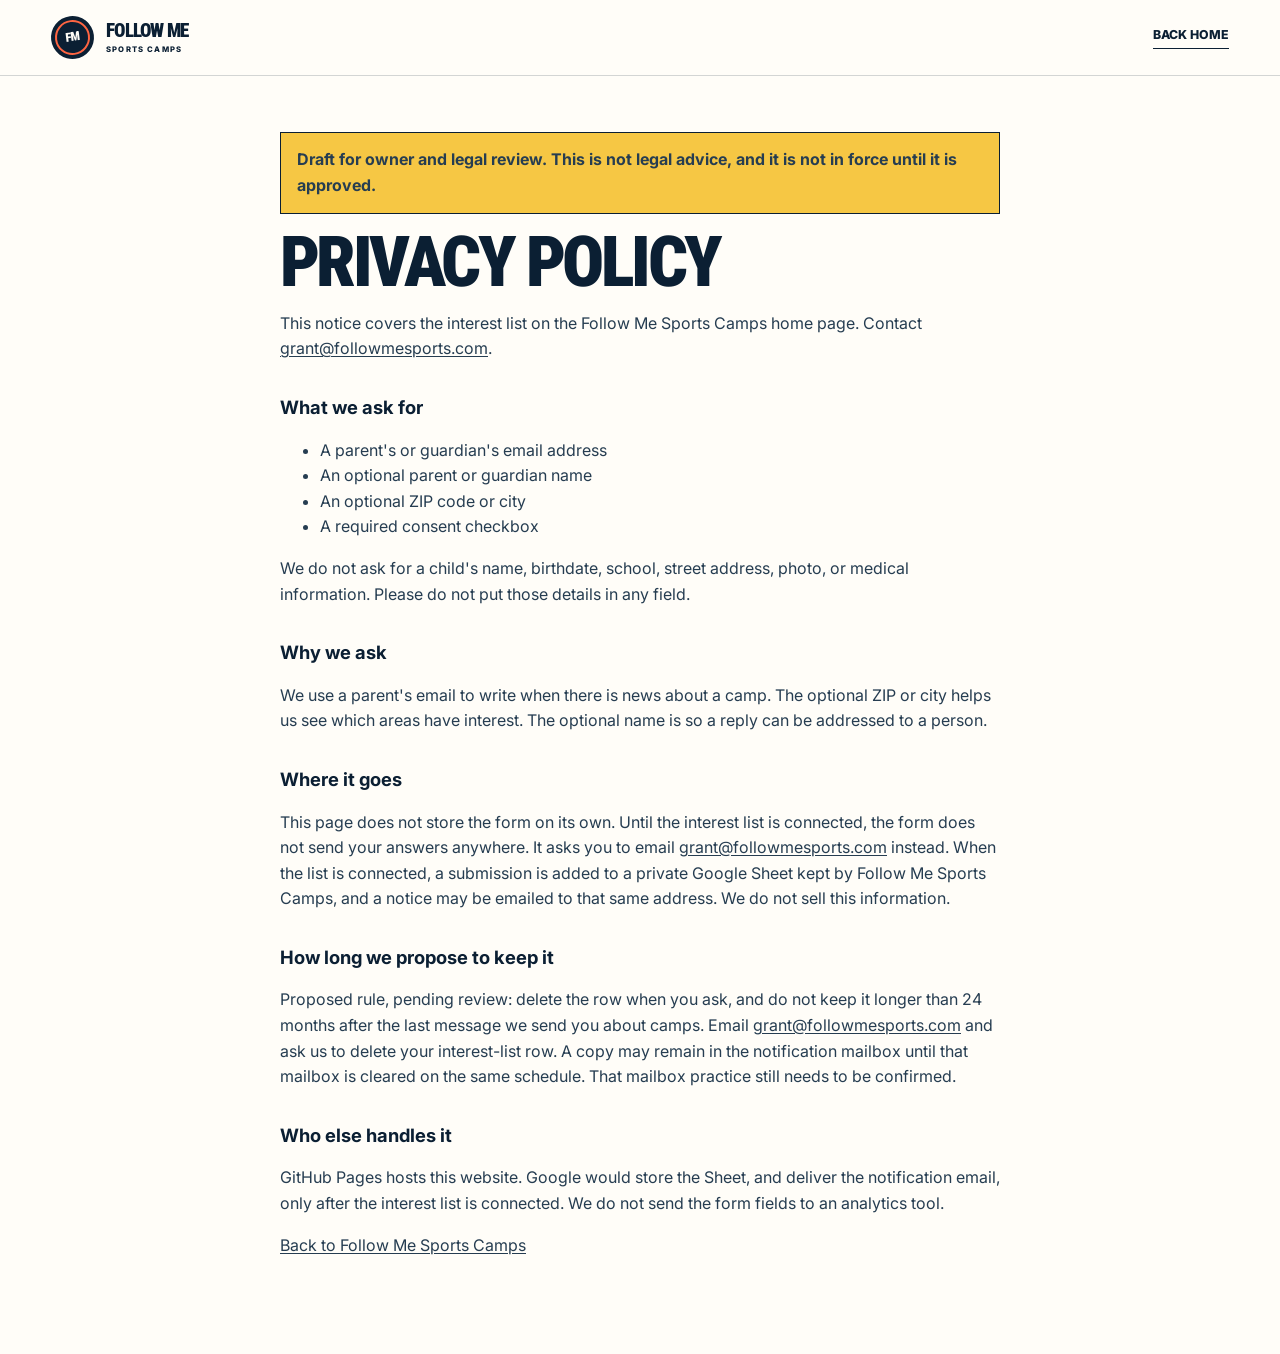
==== privacy.html @ 7f3bc253 "Replace the holding page with a branded landing page. Port the camp colors, type, and logo into stat" ====
<!doctype html>
<html lang="en">
<head>
<meta charset="utf-8">
<meta name="viewport" content="width=device-width, initial-scale=1">
<title>Privacy policy | Follow Me Sports Camps</title>
<!-- COPY: pending approval -->
<meta name="description" content="Draft privacy notice for the Follow Me Sports Camps interest list. It lists what the form collects and how to ask for deletion.">
<link rel="canonical" href="https://followmesports.com/privacy.html">
<link rel="icon" href="/favicon.svg" type="image/svg+xml">
<meta name="theme-color" content="#0b1f33">
<meta property="og:title" content="Privacy policy | Follow Me Sports Camps">
<!-- COPY: pending approval -->
<meta property="og:description" content="What the Follow Me Sports Camps interest list asks for, and how to ask for deletion.">
<meta property="og:type" content="website">
<meta property="og:url" content="https://followmesports.com/privacy.html">
<meta property="og:image" content="https://followmesports.com/og.png">
<meta property="og:image:alt" content="Follow Me Sports Camps">
<link rel="preconnect" href="https://fonts.googleapis.com">
<link rel="preconnect" href="https://fonts.gstatic.com" crossorigin>
<link href="https://fonts.googleapis.com/css2?family=Inter:wght@400;600;700;800&family=Roboto+Condensed:wght@700;900&display=swap" rel="stylesheet">
<link rel="stylesheet" href="/styles.css">
</head>
<body>
<a class="skip-link" href="#privacy-main">Skip to content</a>
<header class="privacy-top">
  <a class="brand" href="/" aria-label="Follow Me Sports Camps home">
    <span class="brand-mark" aria-hidden="true"><span>FM</span></span>
    <span class="brand-type">
      <strong>FOLLOW ME</strong>
      <small>SPORTS CAMPS</small>
    </span>
  </a>
  <a class="text-link" href="/">Back home</a>
</header>
<main class="privacy-page" id="privacy-main">
  <!-- COPY: pending approval -->
  <p class="privacy-draft">Draft for owner and legal review. This is not legal advice, and it is not in force until it is approved.</p>
  <h1>Privacy policy</h1>
  <!-- COPY: pending approval -->
  <p>This notice covers the interest list on the Follow Me Sports Camps home page. Contact <a href="mailto:grant@followmesports.com">grant@followmesports.com</a>.</p>

  <h2>What we ask for</h2>
  <!-- COPY: pending approval -->
  <ul>
    <li>A parent's or guardian's email address</li>
    <li>An optional parent or guardian name</li>
    <li>An optional ZIP code or city</li>
    <li>A required consent checkbox</li>
  </ul>
  <!-- COPY: pending approval -->
  <p>We do not ask for a child's name, birthdate, school, street address, photo, or medical information. Please do not put those details in any field.</p>

  <h2>Why we ask</h2>
  <!-- COPY: pending approval -->
  <p>We use a parent's email to write when there is news about a camp. The optional ZIP or city helps us see which areas have interest. The optional name is so a reply can be addressed to a person.</p>

  <h2>Where it goes</h2>
  <!-- COPY: pending approval -->
  <p>This page does not store the form on its own. Until the interest list is connected, the form does not send your answers anywhere. It asks you to email <a href="mailto:grant@followmesports.com">grant@followmesports.com</a> instead. When the list is connected, a submission is added to a private Google Sheet kept by Follow Me Sports Camps, and a notice may be emailed to that same address. We do not sell this information.</p>

  <h2>How long we propose to keep it</h2>
  <!-- COPY: pending approval -->
  <p>Proposed rule, pending review: delete the row when you ask, and do not keep it longer than 24 months after the last message we send you about camps. Email <a href="mailto:grant@followmesports.com">grant@followmesports.com</a> and ask us to delete your interest-list row. A copy may remain in the notification mailbox until that mailbox is cleared on the same schedule. That mailbox practice still needs to be confirmed.</p>

  <h2>Who else handles it</h2>
  <!-- COPY: pending approval -->
  <p>GitHub Pages hosts this website. Google would store the Sheet, and deliver the notification email, only after the interest list is connected. We do not send the form fields to an analytics tool.</p>

  <p><a href="/">Back to Follow Me Sports Camps</a></p>
</main>
</body>
</html>
---- styles.css ----
:root {
  --ink: #0b1f33;
  --ink-soft: #263d51;
  --cream: #f5f0e6;
  --paper: #fffdf8;
  --coral: #ff6542;
  --coral-dark: #e84b29;
  --coral-text: #9f2d12;
  --lime: #cbef62;
  --sky: #8bd7ef;
  --gold: #f6c744;
  --purple: #b9a7ef;
  --line: rgba(11, 31, 51, 0.18);
  --display: "Roboto Condensed", "Arial Narrow", "Helvetica Neue", Arial, sans-serif;
  --body: Inter, ui-sans-serif, -apple-system, BlinkMacSystemFont, "Segoe UI", sans-serif;
}

* {
  box-sizing: border-box;
}

html {
  scroll-behavior: smooth;
  background: var(--paper);
}

body {
  margin: 0;
  background: var(--paper);
  color: var(--ink);
  font-family: var(--body);
  font-size: 16px;
  line-height: 1.5;
}

button,
input,
select,
textarea {
  font: inherit;
}

button,
a {
  -webkit-tap-highlight-color: transparent;
}

a {
  color: inherit;
  text-decoration: none;
}

button {
  border: 0;
  background: none;
}

img {
  display: block;
  max-width: 100%;
}

.skip-link {
  position: fixed;
  left: 1rem;
  top: -100px;
  z-index: 1000;
  background: white;
  border: 2px solid var(--ink);
  padding: 0.75rem 1rem;
  font-weight: 800;
}

.skip-link:focus {
  top: 1rem;
}

:focus-visible {
  outline: 3px solid var(--ink);
  outline-offset: 3px;
}

.announcement {
  background: var(--lime);
  border-bottom: 1px solid var(--ink);
  font-size: 0.72rem;
  font-weight: 900;
  letter-spacing: 0.08em;
}

.announcement p {
  align-items: center;
  display: flex;
  gap: 1.25rem;
  justify-content: center;
  margin: 0;
  min-height: 34px;
  padding: 0.35rem 1rem;
}

.announcement a {
  border-bottom: 1px solid currentColor;
}

.site-header {
  align-items: center;
  background: rgba(255, 253, 248, 0.92);
  backdrop-filter: blur(16px);
  border-bottom: 1px solid var(--line);
  display: grid;
  gap: 1.5rem;
  grid-template-columns: 1fr auto 1fr;
  min-height: 84px;
  padding: 0 4vw;
  position: sticky;
  top: 0;
  z-index: 100;
}

.brand {
  align-items: center;
  display: inline-flex;
  gap: 0.75rem;
  justify-self: start;
}

.brand-mark {
  align-items: center;
  background: var(--ink);
  border-radius: 50%;
  color: var(--paper);
  display: flex;
  flex: none;
  height: 43px;
  justify-content: center;
  position: relative;
  transform: rotate(-7deg);
  width: 43px;
}

.brand-mark::after {
  border: 2px solid var(--coral);
  border-radius: 50%;
  content: "";
  inset: 4px;
  position: absolute;
}

.brand-mark span {
  font-family: var(--display);
  font-size: 0.78rem;
  font-weight: 900;
  letter-spacing: -0.04em;
  position: relative;
  z-index: 1;
}

.brand-type {
  display: flex;
  flex-direction: column;
  line-height: 1;
}

.brand-type strong {
  font-family: var(--display);
  font-size: 1.2rem;
  font-stretch: condensed;
  font-weight: 900;
  letter-spacing: -0.04em;
}

.brand-type small {
  font-size: 0.48rem;
  font-weight: 800;
  letter-spacing: 0.15em;
  margin-top: 0.35rem;
}

.site-header nav {
  display: flex;
  gap: clamp(1.2rem, 2.4vw, 2.5rem);
}

.site-header nav a {
  font-size: 0.78rem;
  font-weight: 750;
  position: relative;
}

.site-header nav a::after {
  background: var(--coral);
  bottom: -0.4rem;
  content: "";
  height: 2px;
  left: 0;
  position: absolute;
  transform: scaleX(0);
  transform-origin: left;
  transition: transform 180ms ease;
  width: 100%;
}

.site-header nav a:hover::after,
.site-header nav a:focus-visible::after {
  transform: scaleX(1);
}

.header-actions {
  align-items: center;
  display: flex;
  gap: 0.6rem;
  justify-self: end;
}

.menu-toggle {
  align-items: center;
  background: var(--paper);
  border: 1px solid var(--ink);
  cursor: pointer;
  display: none;
  font-size: 0.72rem;
  font-weight: 900;
  letter-spacing: 0.06em;
  min-height: 38px;
  padding: 0.55rem 0.75rem;
  text-transform: uppercase;
}

.button {
  align-items: center;
  cursor: pointer;
  display: inline-flex;
  font-size: 0.78rem;
  font-weight: 900;
  gap: 1rem;
  justify-content: center;
  letter-spacing: 0.02em;
  min-height: 52px;
  padding: 0.9rem 1.35rem;
  text-align: center;
  text-transform: uppercase;
  transition: transform 160ms ease, box-shadow 160ms ease, background 160ms ease;
}

.button:hover {
  box-shadow: 5px 5px 0 var(--ink);
  transform: translate(-2px, -2px);
}

.button-small {
  min-height: 42px;
  padding: 0.7rem 1rem;
}

.button-navy {
  background: var(--ink);
  color: white;
}

.button-coral {
  background: var(--coral);
  border: 1px solid var(--ink);
  color: var(--ink);
}

.section-shell {
  margin: 0 auto;
  max-width: 1320px;
  padding-left: 5vw;
  padding-right: 5vw;
}

.hero {
  background:
    linear-gradient(90deg, rgba(11, 31, 51, 0.035) 1px, transparent 1px) 0 0 / 72px 72px,
    linear-gradient(rgba(11, 31, 51, 0.035) 1px, transparent 1px) 0 0 / 72px 72px,
    var(--cream);
  border-bottom: 1px solid var(--ink);
  overflow: hidden;
}

.hero-grid {
  display: grid;
  gap: 1.5rem 4vw;
  grid-template-columns: minmax(0, 1.05fr) minmax(280px, 0.85fr);
  margin: 0 auto;
  max-width: 1440px;
  padding: clamp(3.2rem, 6vw, 5.5rem) 5vw 3.5rem;
}

.hero-intro {
  grid-column: 1 / -1;
}

.hero-copy {
  align-self: center;
  max-width: 40rem;
}

.hero h1 {
  font-family: var(--display);
  font-size: clamp(3.35rem, 7.4vw, 7rem);
  font-stretch: condensed;
  font-weight: 900;
  letter-spacing: -0.055em;
  line-height: 0.84;
  margin: 0.85rem 0 0;
  text-transform: uppercase;
}

.hero h1 em {
  color: var(--coral-text);
  display: inline-block;
  font-family: Georgia, "Times New Roman", serif;
  font-size: 0.92em;
  font-style: italic;
  font-weight: 400;
  letter-spacing: -0.045em;
  text-transform: none;
}

.eyebrow,
.section-index {
  align-items: center;
  display: inline-flex;
  font-size: 0.66rem;
  font-weight: 900;
  letter-spacing: 0.17em;
  text-transform: uppercase;
}

.eyebrow {
  gap: 0.6rem;
}

.eyebrow-dot {
  background: var(--coral);
  border: 1px solid var(--ink);
  border-radius: 50%;
  height: 10px;
  width: 10px;
}

.hero-lead {
  color: var(--ink-soft);
  font-size: clamp(1.03rem, 1.35vw, 1.22rem);
  line-height: 1.65;
  margin: 1.4rem 0 0;
  max-width: 38rem;
}

.hero-actions {
  align-items: center;
  display: flex;
  flex-wrap: wrap;
  gap: 1.4rem;
  margin-top: 2rem;
}

.text-link {
  border-bottom: 1px solid currentColor;
  font-size: 0.77rem;
  font-weight: 800;
  padding-bottom: 0.2rem;
  text-transform: uppercase;
}

.hero-visual {
  align-self: end;
}

.hero-stack {
  display: grid;
  gap: 0.85rem;
}

.stack-card {
  border: 1px solid var(--ink);
  box-shadow: 8px 8px 0 var(--ink);
  display: grid;
  gap: 0.35rem;
  padding: 1.15rem 1.25rem 1.25rem;
}

.stack-card span {
  font-size: 0.62rem;
  font-weight: 900;
  letter-spacing: 0.14em;
}

.stack-card strong {
  font-family: var(--display);
  font-size: clamp(1.8rem, 3vw, 2.6rem);
  font-weight: 900;
  letter-spacing: -0.05em;
  line-height: 0.9;
  text-transform: uppercase;
}

.stack-card p {
  margin: 0.2rem 0 0;
  max-width: 28rem;
}

.stack-sky {
  background: var(--sky);
  transform: rotate(1.2deg);
}

.stack-coral {
  background: var(--coral);
  transform: rotate(-1deg);
}

.stack-lime {
  background: var(--lime);
}

.hero-marquee {
  align-items: center;
  background: var(--ink);
  color: white;
  display: flex;
  gap: clamp(1.2rem, 3vw, 3rem);
  justify-content: center;
  min-height: 62px;
  overflow: hidden;
  padding: 0 1.25rem;
  white-space: nowrap;
}

.hero-marquee span {
  font-family: var(--display);
  font-size: clamp(0.78rem, 1.2vw, 1rem);
  font-weight: 900;
  letter-spacing: 0.09em;
}

.hero-marquee i {
  color: var(--coral);
  font-style: normal;
}

.band {
  padding: clamp(4.5rem, 8vw, 7.5rem) 0;
}

.band-cream {
  background: var(--cream);
  border-bottom: 1px solid var(--ink);
}

.section-index {
  color: var(--coral-text);
}

.band h2,
.interest-copy h2 {
  font-family: var(--display);
  font-size: clamp(2.6rem, 5vw, 4.8rem);
  font-stretch: condensed;
  font-weight: 900;
  letter-spacing: -0.06em;
  line-height: 0.92;
  margin: 0.8rem 0 0;
  text-transform: uppercase;
}

.band-lead {
  color: var(--ink-soft);
  font-size: 1.08rem;
  line-height: 1.7;
  margin: 1.2rem 0 0;
  max-width: 42rem;
}

.promise-grid {
  display: grid;
  gap: 1.15rem;
  grid-template-columns: repeat(3, minmax(0, 1fr));
  margin-top: 2.5rem;
}

.promise-card {
  border: 1px solid var(--ink);
  display: flex;
  flex-direction: column;
  min-height: 280px;
  padding: clamp(1.4rem, 2.4vw, 2.2rem);
  transition: transform 180ms ease, box-shadow 180ms ease;
}

.promise-card:hover {
  box-shadow: 8px 8px 0 var(--ink);
  transform: translate(-3px, -3px);
}

.coral-card { background: var(--coral); }
.sky-card { background: var(--sky); }
.lime-card { background: var(--gold); }

.card-kicker {
  font-size: 0.62rem;
  font-weight: 900;
  letter-spacing: 0.16em;
  margin-top: auto;
  padding-top: 2.5rem;
}

.promise-card h3 {
  font-family: Georgia, "Times New Roman", serif;
  font-size: clamp(1.8rem, 2.6vw, 2.5rem);
  font-style: italic;
  font-weight: 400;
  letter-spacing: -0.03em;
  line-height: 1;
  margin: 0.4rem 0 0.8rem;
}

.promise-card p {
  margin: 0;
}

.mentor-grid {
  display: grid;
  gap: 2rem 4vw;
  grid-template-columns: 0.9fr 1.1fr;
  margin-top: 2rem;
}

.mentor-points {
  display: grid;
  gap: 0.85rem;
  margin: 0;
  padding: 0;
  list-style: none;
}

.mentor-points li {
  background: var(--paper);
  border: 1px solid var(--ink);
  padding: 1rem 1.1rem;
}

.mentor-points strong {
  display: block;
  font-family: var(--display);
  font-size: 1.35rem;
  letter-spacing: -0.04em;
  text-transform: uppercase;
}

.mentor-points span {
  color: var(--ink-soft);
  display: block;
  margin-top: 0.25rem;
}

.founder-grid {
  display: grid;
  gap: 1rem;
  grid-template-columns: repeat(2, minmax(0, 1fr));
  list-style: none;
  margin: 2rem 0 0;
  max-width: 760px;
  padding: 0;
}

.founder-grid li {
  background: var(--paper);
  border: 1px solid var(--ink);
  box-shadow: 8px 8px 0 var(--ink);
  min-height: 160px;
  padding: 1.3rem 1.3rem 1.4rem;
}

.founder-grid span {
  font-size: 0.62rem;
  font-weight: 900;
  letter-spacing: 0.14em;
  text-transform: uppercase;
}

.founder-grid strong {
  display: block;
  font-family: var(--display);
  font-size: clamp(2rem, 3vw, 2.7rem);
  font-weight: 900;
  letter-spacing: -0.05em;
  line-height: 0.95;
  margin-top: 0.8rem;
  text-transform: uppercase;
}

.interest-section {
  background: var(--lime);
  border-top: 1px solid var(--ink);
  padding: clamp(4.5rem, 8vw, 7.5rem) 0;
}

.interest-grid {
  align-items: start;
  display: grid;
  gap: clamp(2rem, 6vw, 6rem);
  grid-template-columns: 0.8fr 1fr;
}

.interest-stamp {
  align-items: center;
  border: 2px solid var(--ink);
  border-radius: 50%;
  display: flex;
  flex-direction: column;
  height: 105px;
  justify-content: center;
  margin-top: 2rem;
  transform: rotate(-8deg);
  width: 105px;
}

.interest-stamp span {
  font-size: 0.55rem;
  font-weight: 900;
  letter-spacing: 0.08em;
}

.interest-stamp strong {
  color: var(--coral-text);
  font-size: 1.8rem;
  line-height: 1;
}

.interest-form {
  background: var(--paper);
  border: 1px solid var(--ink);
  box-shadow: 10px 10px 0 var(--coral);
  display: grid;
  gap: 1.15rem;
  padding: clamp(1.4rem, 3vw, 2.4rem);
  position: relative;
}

.interest-form label {
  display: grid;
  gap: 0.35rem;
}

.interest-form label span,
.field-label {
  font-size: 0.61rem;
  font-weight: 900;
  letter-spacing: 0.08em;
  text-transform: uppercase;
}

.interest-form input[type="email"],
.interest-form input[type="text"] {
  background: transparent;
  border: 0;
  border-bottom: 1px solid rgba(11, 31, 51, 0.45);
  border-radius: 0;
  color: var(--ink);
  min-height: 48px;
  padding: 0.7rem 0;
  width: 100%;
}

.interest-form input:focus-visible {
  border-bottom-color: var(--ink);
  outline: 3px solid var(--ink);
  outline-offset: 3px;
}

.optional {
  font-weight: 700;
  letter-spacing: 0.04em;
}

.form-button {
  margin-top: 0.35rem;
  width: 100%;
}

.form-note,
.interest-form .privacy-line {
  color: var(--ink-soft);
  font-size: 0.9rem;
  line-height: 1.5;
  margin: 0;
}

.privacy-line a,
.form-note a,
.privacy-page a,
.consent-copy a {
  text-decoration: underline;
  text-underline-offset: 0.15rem;
}

.consent-row {
  align-items: flex-start;
  display: flex;
  gap: 0.75rem;
}

.consent-row input {
  accent-color: var(--ink);
  flex: none;
  height: 1.25rem;
  margin-top: 0.15rem;
  width: 1.25rem;
}

.consent-copy {
  font-size: 0.95rem;
  font-weight: 650;
  letter-spacing: 0;
  line-height: 1.45;
  text-transform: none;
}

.form-alert {
  background: var(--gold);
  border: 1px solid var(--ink);
  color: var(--ink);
  font-size: 0.95rem;
  font-weight: 700;
  letter-spacing: 0;
  line-height: 1.45;
  margin: 0;
  padding: 0.85rem 0.95rem;
  text-transform: none;
}

.form-alert a {
  text-decoration: underline;
  text-underline-offset: 0.15rem;
}

.honeypot {
  height: 0;
  left: -10000px;
  overflow: hidden;
  position: absolute;
  width: 0;
}

footer {
  background: var(--ink);
  color: white;
  padding: clamp(3.5rem, 7vw, 6rem) 5vw 1.5rem;
}

.footer-brand {
  display: flex;
  justify-content: space-between;
  margin: 0 auto;
  max-width: 1320px;
}

.light-mark {
  background: var(--paper);
  color: var(--ink);
}

.footer-brand p {
  color: rgba(255, 255, 255, 0.72);
  font-family: Georgia, "Times New Roman", serif;
  font-size: 1.2rem;
  font-style: italic;
  margin: 0;
  max-width: 26rem;
  text-align: right;
}

.footer-links {
  border-top: 1px solid rgba(255, 255, 255, 0.2);
  display: flex;
  flex-wrap: wrap;
  gap: 1.1rem 1.6rem;
  margin: 3rem auto 0;
  max-width: 1320px;
  padding: 1.6rem 0;
}

.footer-links span {
  color: var(--coral);
  font-size: 0.56rem;
  font-weight: 900;
  letter-spacing: 0.15em;
}

.footer-links a {
  color: white;
  font-size: 0.85rem;
}

.footer-bottom {
  border-top: 1px solid rgba(255, 255, 255, 0.2);
  color: rgba(255, 255, 255, 0.55);
  display: flex;
  flex-wrap: wrap;
  font-size: 0.75rem;
  font-weight: 800;
  gap: 0.75rem 1.5rem;
  justify-content: space-between;
  letter-spacing: 0.06em;
  margin: 0 auto;
  max-width: 1320px;
  padding-top: 1.4rem;
}

.footer-bottom a {
  color: white;
  letter-spacing: 0;
  text-decoration: underline;
  text-transform: none;
  text-underline-offset: 0.2rem;
}

.privacy-page {
  margin: 0 auto;
  max-width: 760px;
  padding: 2.5rem 1.25rem 5rem;
}

.privacy-page h1 {
  font-family: var(--display);
  font-size: clamp(2.6rem, 6vw, 4.4rem);
  font-weight: 900;
  letter-spacing: -0.05em;
  line-height: 0.92;
  margin: 0.6rem 0 1rem;
  text-transform: uppercase;
}

.privacy-page h2 {
  font-size: 1.15rem;
  margin: 2rem 0 0.45rem;
}

.privacy-page p,
.privacy-page li {
  color: var(--ink-soft);
  line-height: 1.6;
}

.privacy-draft {
  background: var(--gold);
  border: 1px solid var(--ink);
  color: var(--ink);
  font-weight: 700;
  line-height: 1.45;
  padding: 0.9rem 1rem;
}

.privacy-top {
  align-items: center;
  border-bottom: 1px solid var(--line);
  display: flex;
  justify-content: space-between;
  min-height: 76px;
  padding: 0 4vw;
}

@media (max-width: 980px) {
  .site-header {
    grid-template-columns: 1fr auto;
  }

  .menu-toggle {
    display: inline-flex;
  }

  .site-header nav {
    background: var(--paper);
    border-bottom: 1px solid var(--ink);
    display: none;
    flex-direction: column;
    gap: 0;
    left: 0;
    padding: 0.35rem 1.25rem 1rem;
    position: absolute;
    right: 0;
    top: 100%;
  }

  .site-header nav.open {
    display: flex;
  }

  .site-header nav a {
    font-size: 1rem;
    padding: 0.85rem 0;
  }

  .hero-grid,
  .mentor-grid,
  .interest-grid,
  .promise-grid,
  .founder-grid {
    grid-template-columns: 1fr;
  }

  .hero-visual {
    margin-top: 1.25rem;
  }
}

@media (max-width: 720px) {
  .announcement p {
    justify-content: flex-start;
  }

  .site-header {
    min-height: 72px;
    padding: 0 1rem;
  }

  .header-actions .button-small {
    display: none;
  }

  .brand-mark {
    height: 38px;
    width: 38px;
  }

  .brand-type strong {
    font-size: 1.02rem;
  }

  .brand-type small {
    letter-spacing: 0.08em;
  }

  .hero-grid,
  .section-shell {
    padding-left: 1.15rem;
    padding-right: 1.15rem;
  }

  .hero h1 {
    font-size: clamp(2.55rem, 12vw, 4rem);
  }

  .hero-actions {
    align-items: stretch;
    flex-direction: column;
  }

  .hero-actions .button {
    width: 100%;
  }

  .stack-card {
    box-shadow: 6px 6px 0 var(--ink);
  }

  .hero-marquee {
    justify-content: flex-start;
  }

  .promise-card {
    min-height: 0;
  }

  .footer-brand {
    align-items: flex-start;
    flex-direction: column;
    gap: 1.4rem;
  }

  .footer-brand p {
    text-align: left;
  }

  .footer-bottom {
    flex-direction: column;
  }

  .interest-form {
    box-shadow: 7px 7px 0 var(--coral);
  }

  .privacy-top {
    padding: 0.8rem 1rem;
  }
}

@media (prefers-reduced-motion: reduce) {
  *,
  *::before,
  *::after {
    scroll-behavior: auto !important;
    transition-duration: 0.01ms !important;
  }
}
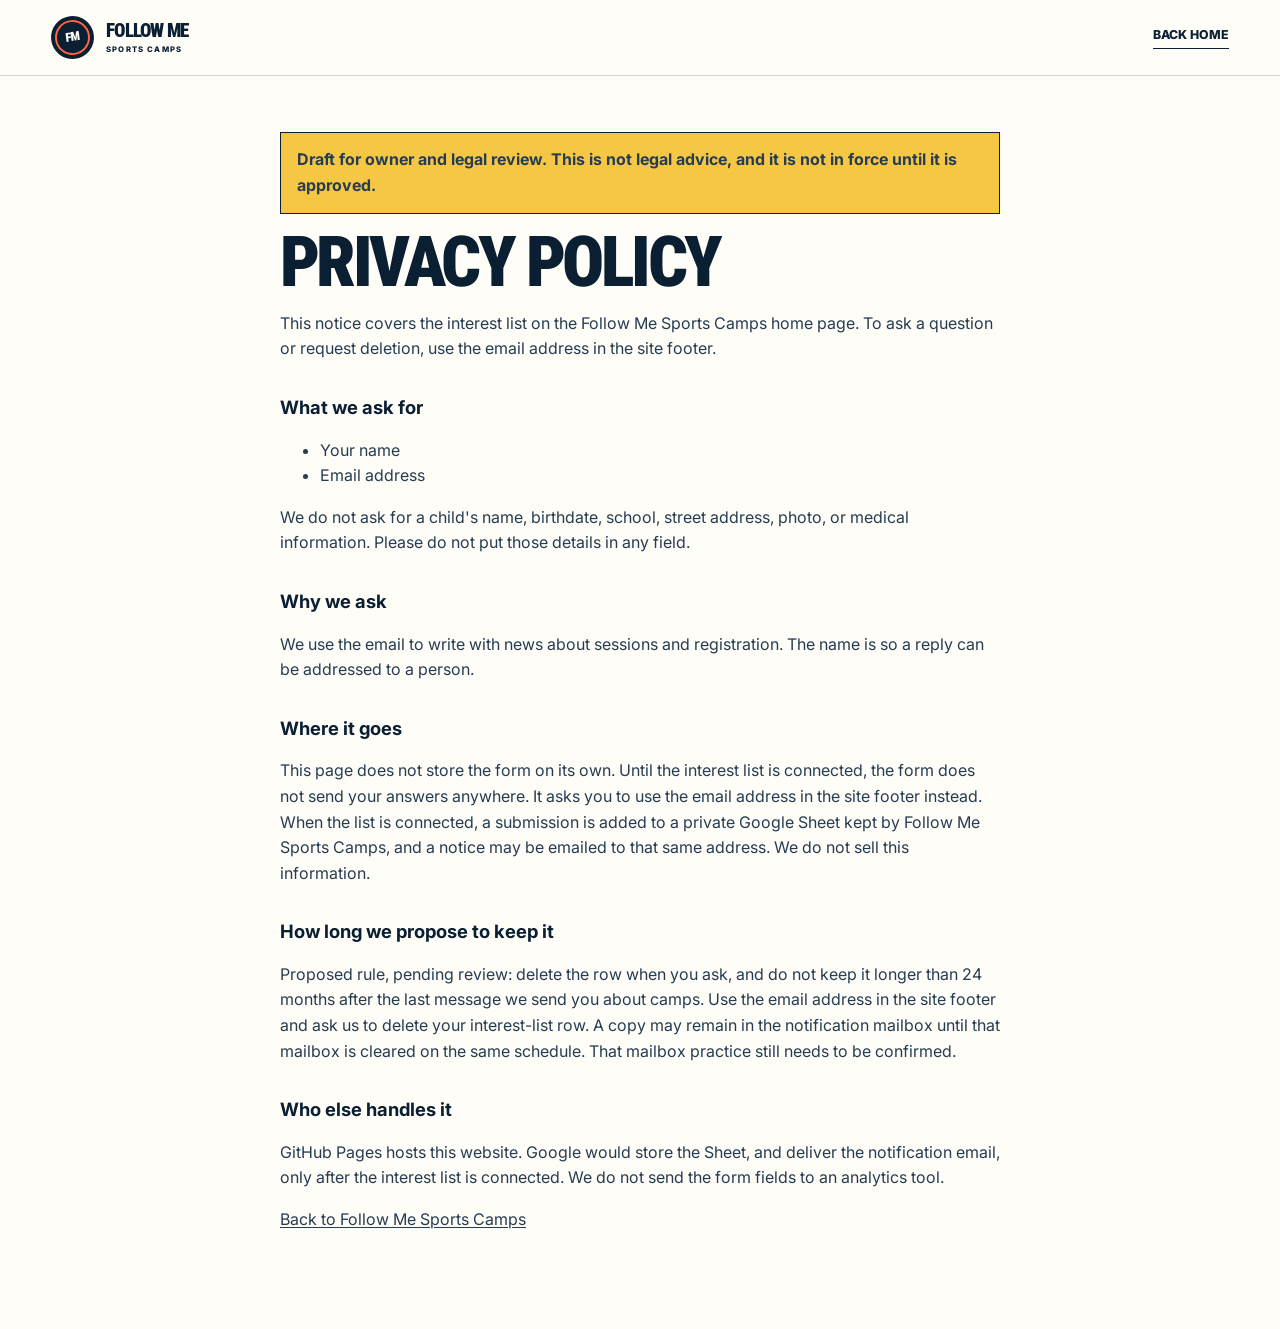
==== commit 12e68f70: "Use the rev 3 landing copy. Rebuild the page into the approved sections, keep the interest form on t" ====
--- a/privacy.html
+++ b/privacy.html
@@ -4,13 +4,11 @@
 <meta charset="utf-8">
 <meta name="viewport" content="width=device-width, initial-scale=1">
 <title>Privacy policy | Follow Me Sports Camps</title>
-<!-- COPY: pending approval -->
-<meta name="description" content="Draft privacy notice for the Follow Me Sports Camps interest list. It lists what the form collects and how to ask for deletion.">
+<meta name="description" content="What the Follow Me Sports Camps interest list asks for, and how to ask for deletion.">
 <link rel="canonical" href="https://followmesports.com/privacy.html">
 <link rel="icon" href="/favicon.svg" type="image/svg+xml">
 <meta name="theme-color" content="#0b1f33">
 <meta property="og:title" content="Privacy policy | Follow Me Sports Camps">
-<!-- COPY: pending approval -->
 <meta property="og:description" content="What the Follow Me Sports Camps interest list asks for, and how to ask for deletion.">
 <meta property="og:type" content="website">
 <meta property="og:url" content="https://followmesports.com/privacy.html">
@@ -34,37 +32,27 @@
   <a class="text-link" href="/">Back home</a>
 </header>
 <main class="privacy-page" id="privacy-main">
-  <!-- COPY: pending approval -->
   <p class="privacy-draft">Draft for owner and legal review. This is not legal advice, and it is not in force until it is approved.</p>
   <h1>Privacy policy</h1>
-  <!-- COPY: pending approval -->
-  <p>This notice covers the interest list on the Follow Me Sports Camps home page. Contact <a href="mailto:grant@followmesports.com">grant@followmesports.com</a>.</p>
+  <p>This notice covers the interest list on the Follow Me Sports Camps home page. To ask a question or request deletion, use the email address in the site footer.</p>
 
   <h2>What we ask for</h2>
-  <!-- COPY: pending approval -->
   <ul>
-    <li>A parent's or guardian's email address</li>
-    <li>An optional parent or guardian name</li>
-    <li>An optional ZIP code or city</li>
-    <li>A required consent checkbox</li>
+    <li>Your name</li>
+    <li>Email address</li>
   </ul>
-  <!-- COPY: pending approval -->
   <p>We do not ask for a child's name, birthdate, school, street address, photo, or medical information. Please do not put those details in any field.</p>
 
   <h2>Why we ask</h2>
-  <!-- COPY: pending approval -->
-  <p>We use a parent's email to write when there is news about a camp. The optional ZIP or city helps us see which areas have interest. The optional name is so a reply can be addressed to a person.</p>
+  <p>We use the email to write with news about sessions and registration. The name is so a reply can be addressed to a person.</p>
 
   <h2>Where it goes</h2>
-  <!-- COPY: pending approval -->
-  <p>This page does not store the form on its own. Until the interest list is connected, the form does not send your answers anywhere. It asks you to email <a href="mailto:grant@followmesports.com">grant@followmesports.com</a> instead. When the list is connected, a submission is added to a private Google Sheet kept by Follow Me Sports Camps, and a notice may be emailed to that same address. We do not sell this information.</p>
+  <p>This page does not store the form on its own. Until the interest list is connected, the form does not send your answers anywhere. It asks you to use the email address in the site footer instead. When the list is connected, a submission is added to a private Google Sheet kept by Follow Me Sports Camps, and a notice may be emailed to that same address. We do not sell this information.</p>
 
   <h2>How long we propose to keep it</h2>
-  <!-- COPY: pending approval -->
-  <p>Proposed rule, pending review: delete the row when you ask, and do not keep it longer than 24 months after the last message we send you about camps. Email <a href="mailto:grant@followmesports.com">grant@followmesports.com</a> and ask us to delete your interest-list row. A copy may remain in the notification mailbox until that mailbox is cleared on the same schedule. That mailbox practice still needs to be confirmed.</p>
+  <p>Proposed rule, pending review: delete the row when you ask, and do not keep it longer than 24 months after the last message we send you about camps. Use the email address in the site footer and ask us to delete your interest-list row. A copy may remain in the notification mailbox until that mailbox is cleared on the same schedule. That mailbox practice still needs to be confirmed.</p>
 
   <h2>Who else handles it</h2>
-  <!-- COPY: pending approval -->
   <p>GitHub Pages hosts this website. Google would store the Sheet, and deliver the notification email, only after the interest list is connected. We do not send the form fields to an analytics tool.</p>
 
   <p><a href="/">Back to Follow Me Sports Camps</a></p>
--- a/styles.css
+++ b/styles.css
@@ -281,11 +281,11 @@
 
 .hero-grid {
   display: grid;
-  gap: 1.5rem 4vw;
-  grid-template-columns: minmax(0, 1.05fr) minmax(280px, 0.85fr);
+  gap: 0.5rem 4vw;
+  grid-template-columns: minmax(0, 52rem);
   margin: 0 auto;
   max-width: 1440px;
-  padding: clamp(3.2rem, 6vw, 5.5rem) 5vw 3.5rem;
+  padding: clamp(3.2rem, 6vw, 5.5rem) 5vw 4.5rem;
 }
 
 .hero-intro {
@@ -293,8 +293,8 @@
 }
 
 .hero-copy {
-  align-self: center;
-  max-width: 40rem;
+  align-self: start;
+  max-width: 44rem;
 }
 
 .hero h1 {
@@ -554,42 +554,6 @@
   color: var(--ink-soft);
   display: block;
   margin-top: 0.25rem;
-}
-
-.founder-grid {
-  display: grid;
-  gap: 1rem;
-  grid-template-columns: repeat(2, minmax(0, 1fr));
-  list-style: none;
-  margin: 2rem 0 0;
-  max-width: 760px;
-  padding: 0;
-}
-
-.founder-grid li {
-  background: var(--paper);
-  border: 1px solid var(--ink);
-  box-shadow: 8px 8px 0 var(--ink);
-  min-height: 160px;
-  padding: 1.3rem 1.3rem 1.4rem;
-}
-
-.founder-grid span {
-  font-size: 0.62rem;
-  font-weight: 900;
-  letter-spacing: 0.14em;
-  text-transform: uppercase;
-}
-
-.founder-grid strong {
-  display: block;
-  font-family: var(--display);
-  font-size: clamp(2rem, 3vw, 2.7rem);
-  font-weight: 900;
-  letter-spacing: -0.05em;
-  line-height: 0.95;
-  margin-top: 0.8rem;
-  text-transform: uppercase;
 }
 
 .interest-section {
@@ -897,8 +861,7 @@
   .hero-grid,
   .mentor-grid,
   .interest-grid,
-  .promise-grid,
-  .founder-grid {
+  .promise-grid {
     grid-template-columns: 1fr;
   }
 
